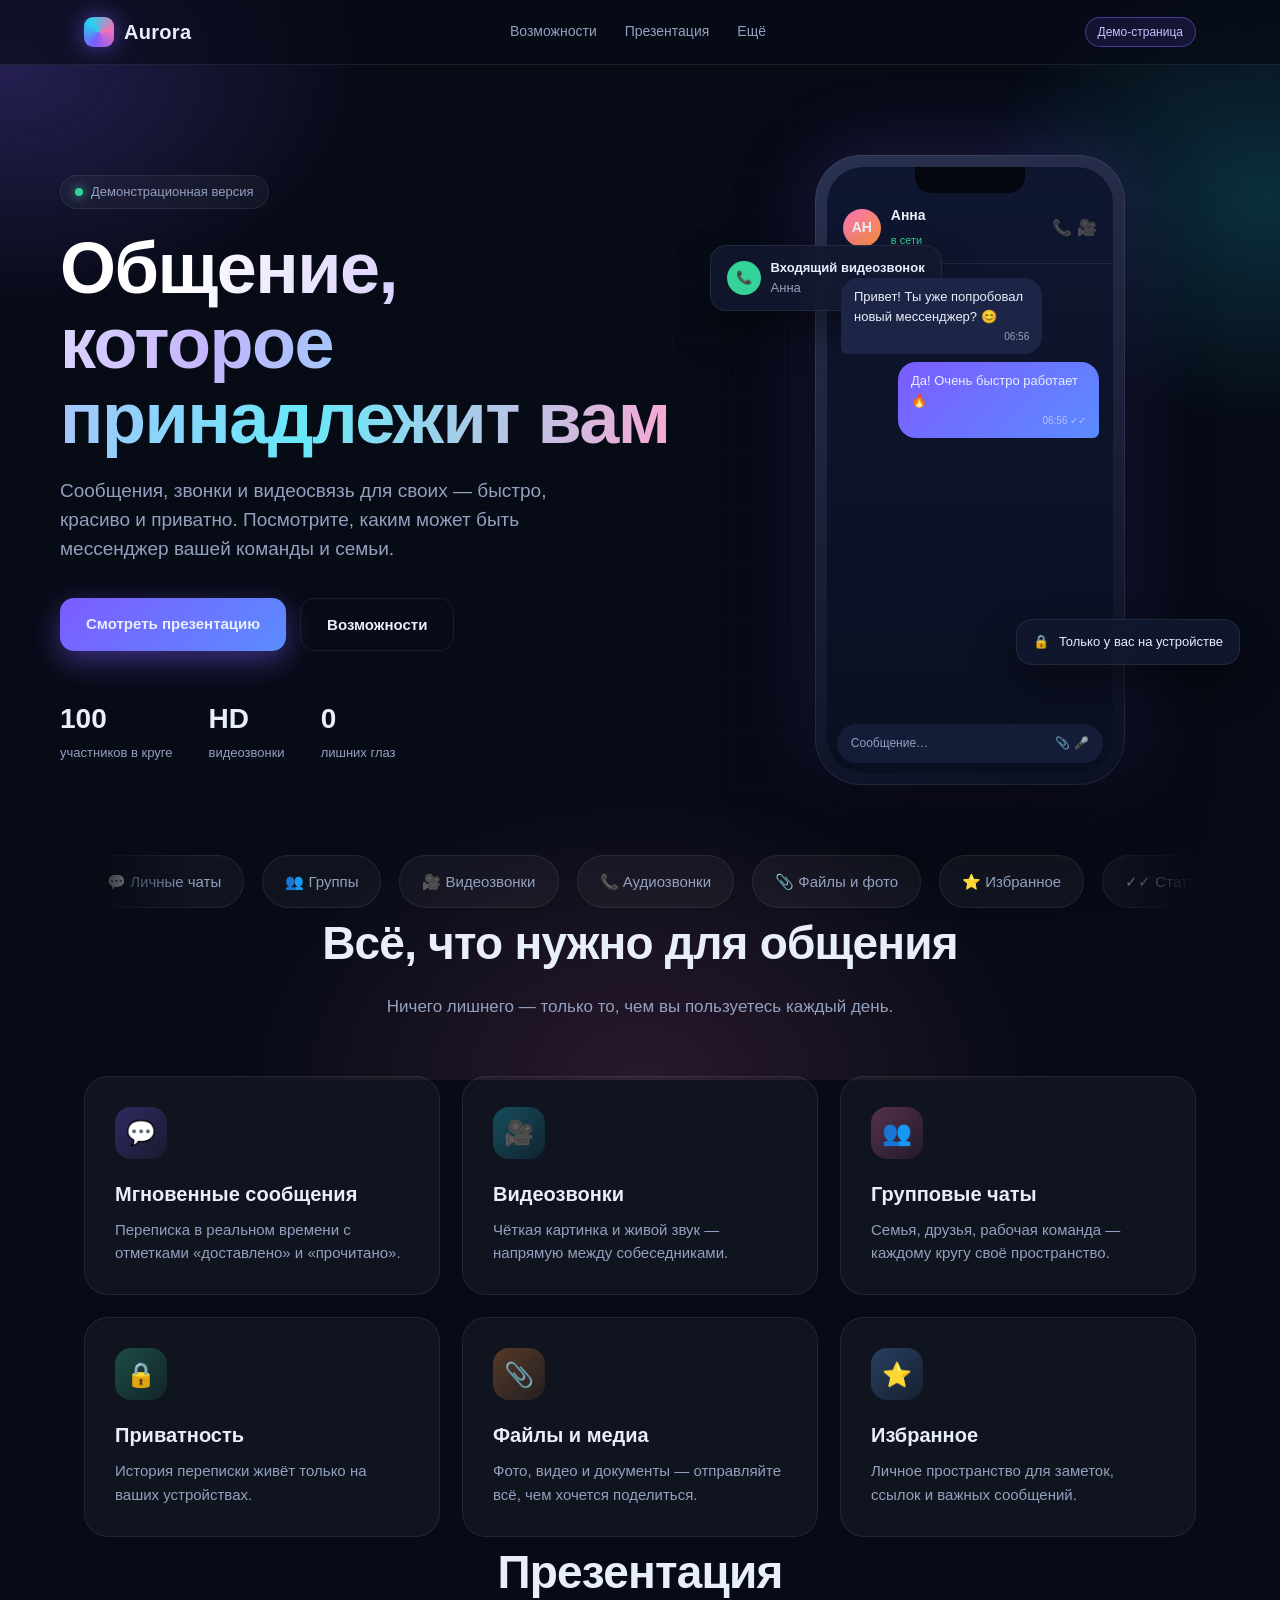
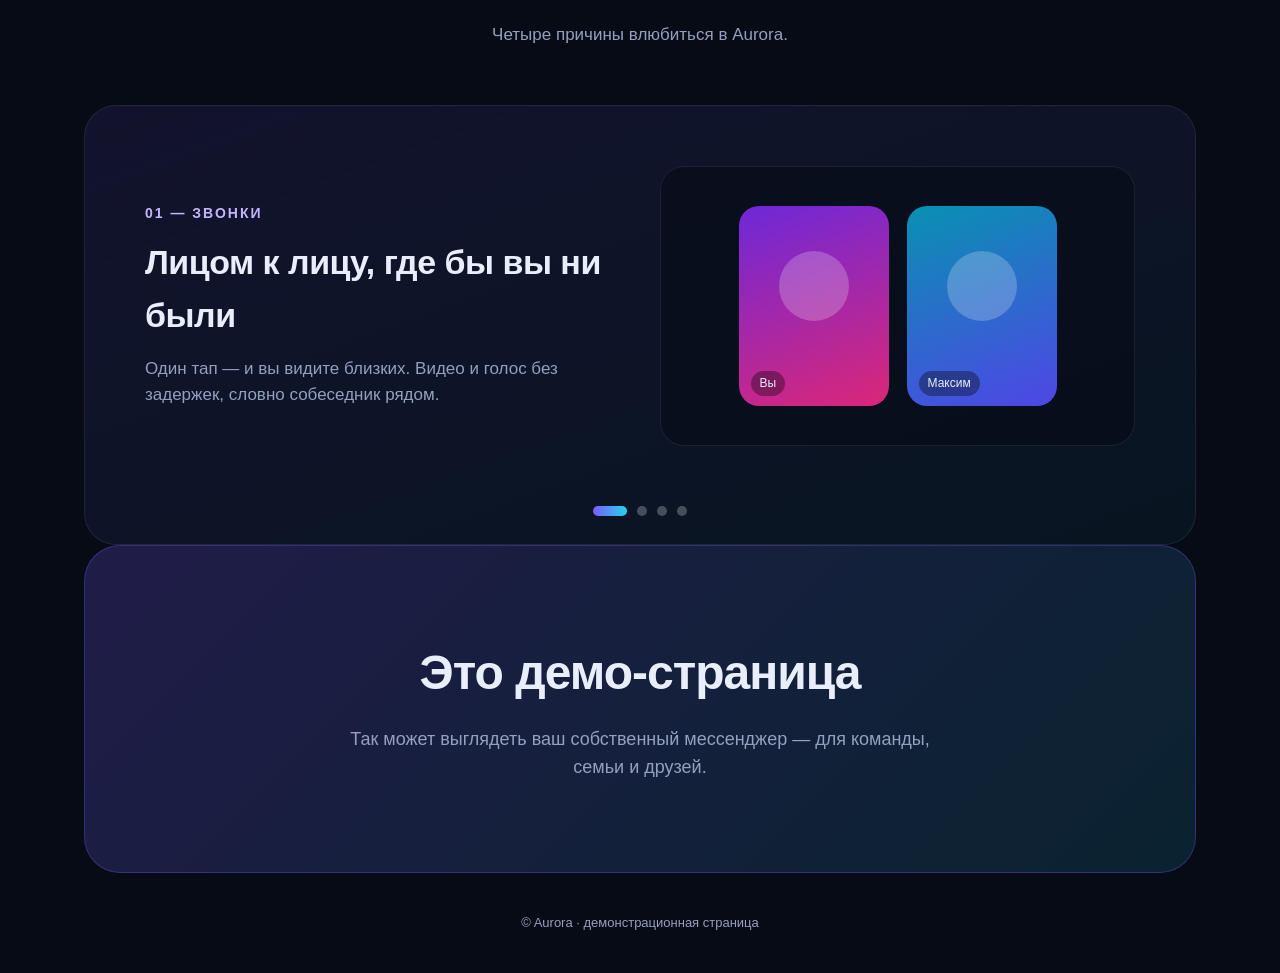
==== gateway/internal/web/static/index.html @ 156dffb0 "add files" ====
<!doctype html>
<html lang="ru">
<head>
<meta charset="utf-8">
<meta name="viewport" content="width=device-width, initial-scale=1">
<meta name="robots" content="noindex, nofollow, noarchive">
<title>Aurora — демо мессенджера</title>
<link rel="icon" href="/favicon.svg" type="image/svg+xml">
<style>
:root{
  --bg:#070b16; --bg2:#0d1426; --card:rgba(255,255,255,.04); --line:rgba(255,255,255,.08);
  --text:#e9eefc; --muted:#94a0bf; --a1:#7c5cff; --a2:#22d3ee; --a3:#f472b6; --ok:#34d399;
}
*{box-sizing:border-box;margin:0;padding:0}
html{scroll-behavior:smooth}
body{font-family:-apple-system,BlinkMacSystemFont,"Segoe UI",Roboto,Inter,"Helvetica Neue",Arial,sans-serif;
  background:var(--bg);color:var(--text);line-height:1.55;overflow-x:hidden}
a{color:inherit;text-decoration:none}
.wrap{max-width:1160px;margin:0 auto;padding:0 24px}

/* background */
.glow{position:fixed;inset:-20%;z-index:-2;pointer-events:none;
  background:radial-gradient(600px 400px at 15% 20%,rgba(124,92,255,.25),transparent 60%),
             radial-gradient(500px 380px at 85% 30%,rgba(34,211,238,.18),transparent 60%),
             radial-gradient(700px 500px at 50% 100%,rgba(244,114,182,.14),transparent 60%);
  animation:drift 18s ease-in-out infinite alternate}
@keyframes drift{to{transform:translate3d(-3%,2%,0) scale(1.05)}}
.grid-bg{position:fixed;inset:0;z-index:-1;pointer-events:none;opacity:.25;
  background-image:linear-gradient(var(--line) 1px,transparent 1px),linear-gradient(90deg,var(--line) 1px,transparent 1px);
  background-size:56px 56px;mask-image:radial-gradient(ellipse at center,#000 30%,transparent 75%)}

/* nav */
nav{position:sticky;top:0;z-index:10;backdrop-filter:blur(14px);background:rgba(7,11,22,.6);border-bottom:1px solid var(--line)}
nav .wrap{display:flex;align-items:center;justify-content:space-between;height:64px}
.logo{display:flex;align-items:center;gap:10px;font-weight:800;letter-spacing:.3px;font-size:20px}
.logo i{width:30px;height:30px;border-radius:9px;background:conic-gradient(from 200deg,var(--a1),var(--a2),var(--a3),var(--a1));
  box-shadow:0 0 24px rgba(124,92,255,.6)}
.badge{font-size:12px;padding:5px 12px;border-radius:99px;border:1px solid rgba(124,92,255,.5);color:#c9bcff;background:rgba(124,92,255,.12)}
nav ul{display:flex;gap:28px;list-style:none;font-size:14px;color:var(--muted)}
nav ul a:hover{color:var(--text)}

/* hero */
.hero{display:grid;grid-template-columns:1.1fr .9fr;gap:48px;align-items:center;padding:90px 0 70px}
.eyebrow{display:inline-flex;align-items:center;gap:8px;font-size:13px;color:var(--muted);padding:6px 14px;border:1px solid var(--line);border-radius:99px;background:var(--card)}
.dot{width:8px;height:8px;border-radius:50%;background:var(--ok);box-shadow:0 0 12px var(--ok);animation:pulse 2s infinite}
@keyframes pulse{50%{opacity:.35}}
h1{font-size:clamp(40px,6vw,72px);line-height:1.04;font-weight:850;letter-spacing:-1.5px;margin:22px 0 20px}
.grad{background:linear-gradient(100deg,#fff 10%,#c4b5fd 40%,#67e8f9 70%,#f9a8d4);-webkit-background-clip:text;background-clip:text;color:transparent}
.lead{font-size:19px;color:var(--muted);max-width:540px}
.cta{display:flex;gap:14px;margin-top:34px;flex-wrap:wrap}
.btn{padding:14px 26px;border-radius:14px;font-weight:650;font-size:15px;transition:.25s;border:1px solid var(--line)}
.btn.primary{background:linear-gradient(135deg,var(--a1),#5b8cff);border:0;box-shadow:0 10px 30px rgba(124,92,255,.45)}
.btn.primary:hover{transform:translateY(-2px);box-shadow:0 16px 40px rgba(124,92,255,.6)}
.btn.ghost:hover{background:var(--card)}
.stats{display:flex;gap:36px;margin-top:46px}
.stats b{display:block;font-size:28px;font-weight:800}
.stats span{font-size:13px;color:var(--muted)}

/* phone */
.phone-wrap{position:relative;display:flex;justify-content:center}
.phone{width:310px;height:630px;border-radius:46px;padding:12px;background:linear-gradient(160deg,#2a3150,#0b1022);
  box-shadow:0 40px 80px rgba(0,0,0,.6),0 0 0 1px rgba(255,255,255,.08) inset,0 0 80px rgba(124,92,255,.25);
  animation:float 6s ease-in-out infinite}
@keyframes float{50%{transform:translateY(-14px) rotate(.6deg)}}
.screen{width:100%;height:100%;border-radius:36px;overflow:hidden;background:linear-gradient(180deg,#0f1630,#0a0f20);display:flex;flex-direction:column}
.notch{width:110px;height:26px;background:#05070f;border-radius:0 0 16px 16px;margin:0 auto}
.chat-head{display:flex;align-items:center;gap:10px;padding:12px 16px;border-bottom:1px solid var(--line)}
.av{width:38px;height:38px;border-radius:50%;display:grid;place-items:center;font-weight:700;font-size:14px}
.av.a{background:linear-gradient(135deg,#f472b6,#fb923c)} .av.b{background:linear-gradient(135deg,#22d3ee,#6366f1)}
.av.c{background:linear-gradient(135deg,#34d399,#06b6d4)} .av.d{background:linear-gradient(135deg,#a78bfa,#ec4899)}
.chat-head .t b{display:block;font-size:14px} .chat-head .t span{font-size:11px;color:var(--ok)}
.chat-head .icons{margin-left:auto;display:flex;gap:12px;opacity:.8}
.msgs{flex:1;padding:14px;display:flex;flex-direction:column;gap:8px;overflow:hidden}
.m{max-width:78%;padding:9px 13px;border-radius:18px;font-size:13px;opacity:0;transform:translateY(12px) scale(.96);animation:pop .5s forwards}
.m.in{background:#1c2545;border-bottom-left-radius:6px;align-self:flex-start}
.m.out{background:linear-gradient(135deg,var(--a1),#5b8cff);border-bottom-right-radius:6px;align-self:flex-end}
.m small{display:block;font-size:10px;opacity:.6;text-align:right;margin-top:2px}
.m.file{display:flex;gap:10px;align-items:center}
.m.file .ic{width:34px;height:34px;border-radius:10px;background:rgba(255,255,255,.15);display:grid;place-items:center}
.typing{align-self:flex-start;background:#1c2545;border-radius:18px;padding:10px 14px;display:flex;gap:4px;opacity:0;animation:pop .4s forwards}
.typing i{width:6px;height:6px;border-radius:50%;background:#8b9ac4;animation:bounce 1.2s infinite}
.typing i:nth-child(2){animation-delay:.15s}.typing i:nth-child(3){animation-delay:.3s}
@keyframes bounce{30%{transform:translateY(-5px)}}
@keyframes pop{to{opacity:1;transform:none}}
.composer{margin:10px;padding:10px 14px;border-radius:20px;background:#141c38;font-size:12px;color:var(--muted);display:flex;justify-content:space-between}
.float-card{position:absolute;padding:12px 16px;border-radius:16px;background:rgba(18,25,48,.85);backdrop-filter:blur(10px);
  border:1px solid var(--line);font-size:13px;box-shadow:0 20px 40px rgba(0,0,0,.4);display:flex;gap:10px;align-items:center}
.fc1{left:-10px;top:90px;animation:float 7s ease-in-out infinite reverse}
.fc2{right:-20px;bottom:120px;animation:float 8s ease-in-out infinite}
.fc1 .ring{width:34px;height:34px;border-radius:50%;background:var(--ok);display:grid;place-items:center;box-shadow:0 0 0 0 rgba(52,211,153,.6);animation:ring 1.6s infinite}
@keyframes ring{70%{box-shadow:0 0 0 14px rgba(52,211,153,0)}100%{box-shadow:0 0 0 0 rgba(52,211,153,0)}}

/* sections */
section{padding:90px 0}
.sec-title{text-align:center;max-width:720px;margin:0 auto 56px}
.sec-title h2{font-size:clamp(30px,4vw,46px);font-weight:800;letter-spacing:-.8px;margin-bottom:14px}
.sec-title p{color:var(--muted);font-size:17px}
.features{display:grid;grid-template-columns:repeat(3,1fr);gap:22px}
.f{padding:30px;border-radius:24px;background:var(--card);border:1px solid var(--line);transition:.35s;position:relative;overflow:hidden}
.f::before{content:"";position:absolute;inset:0;background:radial-gradient(400px 200px at var(--x,50%) -20%,rgba(124,92,255,.18),transparent 60%);opacity:0;transition:.35s}
.f:hover{transform:translateY(-6px);border-color:rgba(124,92,255,.4)} .f:hover::before{opacity:1}
.f .ico{width:52px;height:52px;border-radius:16px;display:grid;place-items:center;margin-bottom:20px;font-size:24px}
.f h3{font-size:20px;margin-bottom:8px} .f p{color:var(--muted);font-size:15px}
.i1{background:linear-gradient(135deg,rgba(124,92,255,.3),rgba(124,92,255,.08))}
.i2{background:linear-gradient(135deg,rgba(34,211,238,.3),rgba(34,211,238,.08))}
.i3{background:linear-gradient(135deg,rgba(244,114,182,.3),rgba(244,114,182,.08))}
.i4{background:linear-gradient(135deg,rgba(52,211,153,.3),rgba(52,211,153,.08))}
.i5{background:linear-gradient(135deg,rgba(251,146,60,.3),rgba(251,146,60,.08))}
.i6{background:linear-gradient(135deg,rgba(96,165,250,.3),rgba(96,165,250,.08))}

/* slides */
.slider{position:relative;border-radius:32px;border:1px solid var(--line);background:linear-gradient(160deg,rgba(124,92,255,.10),rgba(34,211,238,.05));overflow:hidden}
.slides{display:flex;transition:transform .8s cubic-bezier(.7,0,.2,1)}
.slide{min-width:100%;display:grid;grid-template-columns:1fr 1fr;gap:40px;align-items:center;padding:60px}
.slide h3{font-size:34px;font-weight:800;letter-spacing:-.5px;margin-bottom:14px}
.slide p{color:var(--muted);font-size:17px}
.slide .num{font-size:14px;color:#c4b5fd;font-weight:700;letter-spacing:2px;margin-bottom:12px}
.visual{height:280px;border-radius:24px;background:rgba(7,11,22,.6);border:1px solid var(--line);position:relative;overflow:hidden;display:grid;place-items:center}
.dots{display:flex;justify-content:center;gap:10px;padding:0 0 28px}
.dots button{width:10px;height:10px;border-radius:99px;border:0;background:rgba(255,255,255,.25);cursor:pointer;transition:.3s}
.dots button.on{width:34px;background:linear-gradient(90deg,var(--a1),var(--a2))}
/* visuals */
.call{display:flex;gap:18px}
.call .v{width:150px;height:200px;border-radius:20px;position:relative;overflow:hidden}
.call .v:nth-child(1){background:linear-gradient(160deg,#6d28d9,#db2777)}
.call .v:nth-child(2){background:linear-gradient(160deg,#0891b2,#4f46e5)}
.call .v span{position:absolute;bottom:10px;left:12px;font-size:12px;background:rgba(0,0,0,.35);padding:3px 9px;border-radius:99px}
.call .v::after{content:"";position:absolute;width:70px;height:70px;border-radius:50%;background:rgba(255,255,255,.22);top:45px;left:40px;animation:pulse 3s infinite}
.groups{display:flex;flex-direction:column;gap:10px;width:80%}
.g{display:flex;align-items:center;gap:12px;padding:12px;border-radius:16px;background:rgba(255,255,255,.04);border:1px solid var(--line);animation:slidein .8s both}
.g:nth-child(2){animation-delay:.15s}.g:nth-child(3){animation-delay:.3s}
.g b{font-size:14px;display:block}.g span{font-size:12px;color:var(--muted)}
.g em{margin-left:auto;font-style:normal;font-size:11px;background:var(--a1);border-radius:99px;padding:2px 8px}
@keyframes slidein{from{opacity:0;transform:translateX(-20px)}}
.lock{width:120px;height:120px;border-radius:32px;display:grid;place-items:center;font-size:56px;background:linear-gradient(135deg,rgba(124,92,255,.35),rgba(34,211,238,.25));box-shadow:0 0 60px rgba(124,92,255,.5);animation:float 5s ease-in-out infinite}
.orbit{position:absolute;width:240px;height:240px;border:1px dashed rgba(255,255,255,.15);border-radius:50%;animation:spin 20s linear infinite}
.orbit::after{content:"";position:absolute;width:12px;height:12px;border-radius:50%;background:var(--a2);top:-6px;left:50%;box-shadow:0 0 16px var(--a2)}
@keyframes spin{to{transform:rotate(360deg)}}
.files{display:grid;grid-template-columns:repeat(3,80px);gap:14px}
.files div{height:96px;border-radius:16px;background:rgba(255,255,255,.05);border:1px solid var(--line);display:grid;place-items:center;font-size:30px;animation:pop .6s both}
.files div:nth-child(2){animation-delay:.1s}.files div:nth-child(3){animation-delay:.2s}.files div:nth-child(4){animation-delay:.3s}.files div:nth-child(5){animation-delay:.4s}.files div:nth-child(6){animation-delay:.5s}

/* showcase strip */
.strip{display:flex;gap:18px;overflow:hidden;mask-image:linear-gradient(90deg,transparent,#000 10%,#000 90%,transparent)}
.strip .track{display:flex;gap:18px;animation:marquee 30s linear infinite}
.strip .pill{white-space:nowrap;padding:14px 22px;border-radius:99px;border:1px solid var(--line);background:var(--card);color:var(--muted);font-size:15px}
@keyframes marquee{to{transform:translateX(-50%)}}

/* final */
.final{text-align:center;padding:90px 30px;border-radius:36px;background:linear-gradient(135deg,rgba(124,92,255,.22),rgba(34,211,238,.12));border:1px solid rgba(124,92,255,.3);position:relative;overflow:hidden}
.final h2{font-size:clamp(30px,4vw,48px);font-weight:850;letter-spacing:-1px;margin-bottom:16px}
.final p{color:var(--muted);font-size:18px;max-width:600px;margin:0 auto}
footer{padding:40px 0;text-align:center;color:var(--muted);font-size:13px}

.reveal{opacity:0;transform:translateY(30px);transition:1s cubic-bezier(.2,.7,.2,1)}
.reveal.on{opacity:1;transform:none}

@media (max-width:920px){
  .hero{grid-template-columns:1fr;padding-top:50px}
  .features{grid-template-columns:1fr 1fr}
  .slide{grid-template-columns:1fr;padding:36px}
  nav ul{display:none}
  .fc1,.fc2{display:none}
}
@media (max-width:600px){.features{grid-template-columns:1fr}.stats{gap:22px}}
</style>
</head>
<body>
<div class="glow"></div><div class="grid-bg"></div>

<nav><div class="wrap">
  <a class="logo" href="#"><i></i>Aurora</a>
  <ul><li><a href="#features">Возможности</a></li><li><a href="#tour">Презентация</a></li><li><a href="#more">Ещё</a></li></ul>
  <span class="badge">Демо-страница</span>
</div></nav>

<header class="wrap hero">
  <div>
    <span class="eyebrow"><span class="dot"></span>Демонстрационная версия</span>
    <h1><span class="grad">Общение,<br>которое принадлежит вам</span></h1>
    <p class="lead">Сообщения, звонки и видеосвязь для своих — быстро, красиво и приватно. Посмотрите, каким может быть мессенджер вашей команды и семьи.</p>
    <div class="cta">
      <a class="btn primary" href="#tour">Смотреть презентацию</a>
      <a class="btn ghost" href="#features">Возможности</a>
    </div>
    <div class="stats">
      <div><b data-count="100">0</b><span>участников в круге</span></div>
      <div><b>HD</b><span>видеозвонки</span></div>
      <div><b>0</b><span>лишних глаз</span></div>
    </div>
  </div>
  <div class="phone-wrap">
    <div class="float-card fc1"><div class="ring">📞</div><div><b>Входящий видеозвонок</b><br><span style="color:var(--muted)">Анна</span></div></div>
    <div class="float-card fc2">🔒 <span>Только у вас на устройстве</span></div>
    <div class="phone"><div class="screen">
      <div class="notch"></div>
      <div class="chat-head"><div class="av a">АН</div><div class="t"><b>Анна</b><span>в сети</span></div><div class="icons">📞 🎥</div></div>
      <div class="msgs" id="msgs"></div>
      <div class="composer"><span>Сообщение…</span><span>📎 🎤</span></div>
    </div></div>
  </div>
</header>

<div class="wrap"><div class="strip"><div class="track">
  <span class="pill">💬 Личные чаты</span><span class="pill">👥 Группы</span><span class="pill">🎥 Видеозвонки</span><span class="pill">📞 Аудиозвонки</span><span class="pill">📎 Файлы и фото</span><span class="pill">⭐ Избранное</span><span class="pill">✓✓ Статусы доставки</span><span class="pill">🌙 Тёмная тема</span><span class="pill">📇 Контакты по номеру</span>
  <span class="pill">💬 Личные чаты</span><span class="pill">👥 Группы</span><span class="pill">🎥 Видеозвонки</span><span class="pill">📞 Аудиозвонки</span><span class="pill">📎 Файлы и фото</span><span class="pill">⭐ Избранное</span><span class="pill">✓✓ Статусы доставки</span><span class="pill">🌙 Тёмная тема</span><span class="pill">📇 Контакты по номеру</span>
</div></div></div>

<section id="features" class="wrap">
  <div class="sec-title reveal"><h2>Всё, что нужно для общения</h2><p>Ничего лишнего — только то, чем вы пользуетесь каждый день.</p></div>
  <div class="features">
    <div class="f reveal"><div class="ico i1">💬</div><h3>Мгновенные сообщения</h3><p>Переписка в реальном времени с отметками «доставлено» и «прочитано».</p></div>
    <div class="f reveal"><div class="ico i2">🎥</div><h3>Видеозвонки</h3><p>Чёткая картинка и живой звук — напрямую между собеседниками.</p></div>
    <div class="f reveal"><div class="ico i3">👥</div><h3>Групповые чаты</h3><p>Семья, друзья, рабочая команда — каждому кругу своё пространство.</p></div>
    <div class="f reveal"><div class="ico i4">🔒</div><h3>Приватность</h3><p>История переписки живёт только на ваших устройствах.</p></div>
    <div class="f reveal"><div class="ico i5">📎</div><h3>Файлы и медиа</h3><p>Фото, видео и документы — отправляйте всё, чем хочется поделиться.</p></div>
    <div class="f reveal"><div class="ico i6">⭐</div><h3>Избранное</h3><p>Личное пространство для заметок, ссылок и важных сообщений.</p></div>
  </div>
</section>

<section id="tour" class="wrap">
  <div class="sec-title reveal"><h2>Презентация</h2><p>Четыре причины влюбиться в Aurora.</p></div>
  <div class="slider reveal">
    <div class="slides" id="slides">
      <div class="slide"><div><div class="num">01 — ЗВОНКИ</div><h3>Лицом к лицу, где бы вы ни были</h3><p>Один тап — и вы видите близких. Видео и голос без задержек, словно собеседник рядом.</p></div>
        <div class="visual"><div class="call"><div class="v"><span>Вы</span></div><div class="v"><span>Максим</span></div></div></div></div>
      <div class="slide"><div><div class="num">02 — ГРУППЫ</div><h3>Ваши круги общения</h3><p>Создавайте группы за секунды, добавляйте участников и обсуждайте всё сразу со всеми.</p></div>
        <div class="visual"><div class="groups">
          <div class="g"><div class="av b">👨‍👩‍👧</div><div><b>Семья</b><span>Мама: Ужин в 7 🍝</span></div><em>3</em></div>
          <div class="g"><div class="av c">🚀</div><div><b>Команда</b><span>Релиз сегодня!</span></div><em>12</em></div>
          <div class="g"><div class="av d">🎸</div><div><b>Друзья</b><span>В субботу на концерт?</span></div><em>5</em></div>
        </div></div></div>
      <div class="slide"><div><div class="num">03 — ПРИВАТНОСТЬ</div><h3>Ваши слова остаются вашими</h3><p>Переписка хранится только на ваших устройствах. Никаких архивов на чужих серверах.</p></div>
        <div class="visual"><div class="orbit"></div><div class="lock">🔐</div></div></div>
      <div class="slide"><div><div class="num">04 — ФАЙЛЫ</div><h3>Делитесь моментами</h3><p>Фотографии с отпуска, документы, голосовые и видео — всё в одном месте.</p></div>
        <div class="visual"><div class="files"><div>🖼️</div><div>🎬</div><div>📄</div><div>🎵</div><div>📊</div><div>📦</div></div></div></div>
    </div>
    <div class="dots" id="dots"></div>
  </div>
</section>

<section id="more" class="wrap">
  <div class="final reveal">
    <h2>Это демо-страница</h2>
    <p>Так может выглядеть ваш собственный мессенджер — для команды, семьи и друзей.</p>
  </div>
</section>

<footer>© Aurora · демонстрационная страница</footer>

<script>
(function(){
  var script=[
    {t:'in',x:'Привет! Ты уже попробовал новый мессенджер? 😊'},
    {t:'out',x:'Да! Очень быстро работает 🔥'},
    {t:'typing'},
    {t:'in',x:'Сейчас скину фотки с выходных'},
    {t:'file',x:'photos_weekend.zip',s:'24 МБ'},
    {t:'out',x:'Огонь! Созвонимся по видео вечером?'},
    {t:'in',x:'Конечно, в 8 🎥'}
  ];
  var box=document.getElementById('msgs');
  function time(){var d=new Date();return ('0'+d.getHours()).slice(-2)+':'+('0'+d.getMinutes()).slice(-2)}
  function run(){
    box.innerHTML='';var i=0;
    (function next(){
      if(i>=script.length){setTimeout(run,4000);return}
      var s=script[i++],el;
      if(s.t==='typing'){el=document.createElement('div');el.className='typing';el.innerHTML='<i></i><i></i><i></i>';box.appendChild(el);
        setTimeout(function(){el.remove();next()},1600);return}
      el=document.createElement('div');
      if(s.t==='file'){el.className='m in file';el.innerHTML='<div class="ic">📦</div><div>'+s.x+'<small>'+s.s+'</small></div>'}
      else{el.className='m '+s.t;el.textContent=s.x;var sm=document.createElement('small');sm.textContent=time()+(s.t==='out'?' ✓✓':'');el.appendChild(sm)}
      box.appendChild(el);setTimeout(next,1300);
    })();
  }
  run();

  var slides=document.getElementById('slides'),dots=document.getElementById('dots'),n=slides.children.length,cur=0,timer;
  for(var k=0;k<n;k++){(function(k){var b=document.createElement('button');b.setAttribute('aria-label','Слайд '+(k+1));b.onclick=function(){go(k)};dots.appendChild(b)})(k)}
  function go(k){cur=(k+n)%n;slides.style.transform='translateX(-'+cur*100+'%)';
    [].forEach.call(dots.children,function(d,j){d.className=j===cur?'on':''});
    var v=slides.children[cur].querySelector('.visual');var c=v.innerHTML;v.innerHTML='';v.offsetHeight;v.innerHTML=c;
    clearInterval(timer);timer=setInterval(function(){go(cur+1)},5000)}
  go(0);

  var io=new IntersectionObserver(function(es){es.forEach(function(e){if(e.isIntersecting){e.target.classList.add('on');io.unobserve(e.target)}})},{threshold:.15});
  document.querySelectorAll('.reveal').forEach(function(el){io.observe(el)});
  document.querySelectorAll('.f').forEach(function(f){f.addEventListener('mousemove',function(e){var r=f.getBoundingClientRect();f.style.setProperty('--x',(e.clientX-r.left)+'px')})});
  document.querySelectorAll('[data-count]').forEach(function(el){var to=+el.dataset.count,v=0;var t=setInterval(function(){v+=Math.ceil(to/40);if(v>=to){v=to;clearInterval(t)}el.textContent=v},30)});
})();
</script>
</body>
</html>
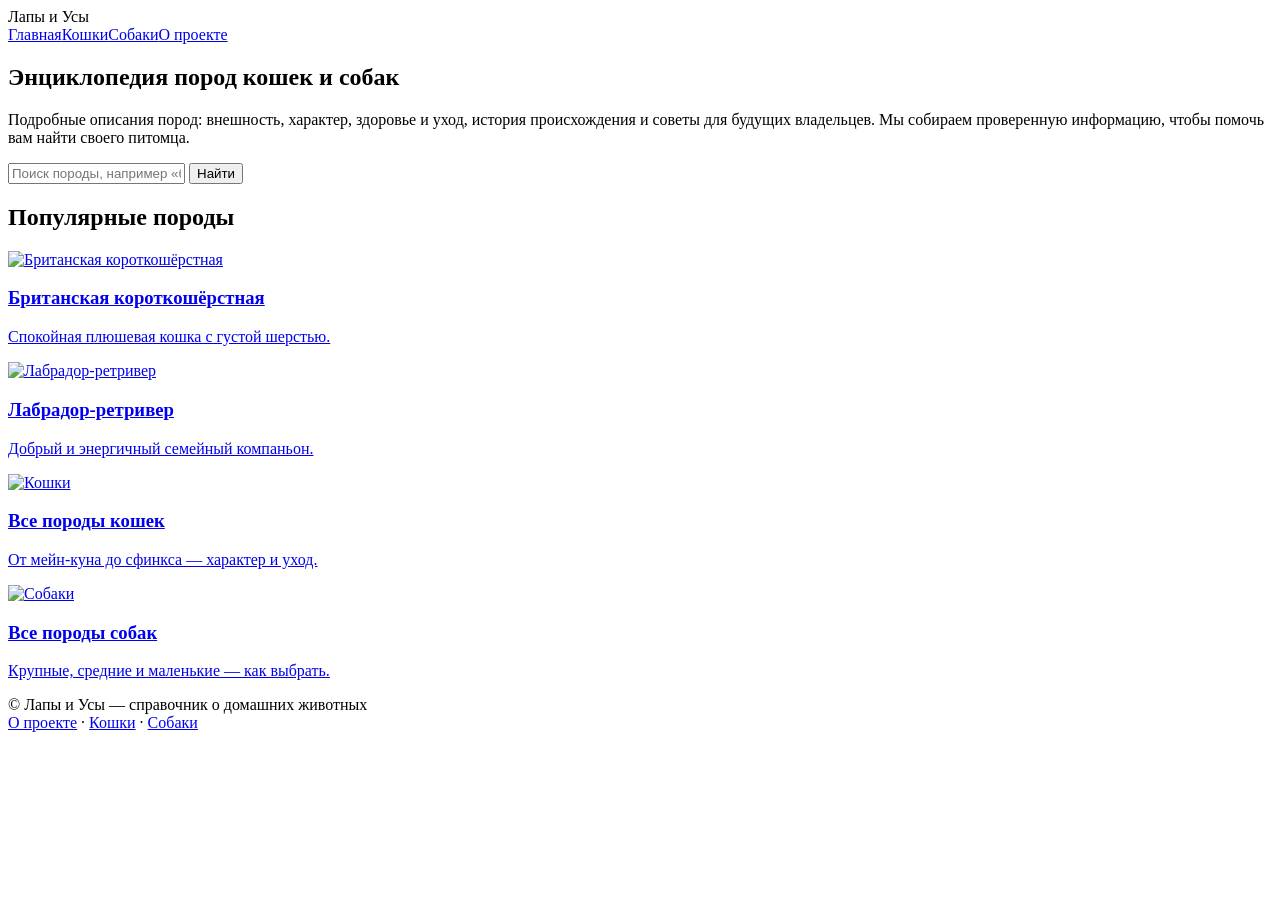
==== commit 3500f9ad: "add new fix" ====
--- a/gateway/internal/web/static/index.html
+++ b/gateway/internal/web/static/index.html
@@ -3,292 +3,53 @@
 <head>
 <meta charset="utf-8">
 <meta name="viewport" content="width=device-width, initial-scale=1">
-<meta name="robots" content="noindex, nofollow, noarchive">
-<title>Aurora — демо мессенджера</title>
+<title>Лапы и Усы — энциклопедия пород кошек и собак</title>
+<meta name="description" content="Справочник пород кошек и собак: фотографии, характер, уход, история и советы для владельцев.">
 <link rel="icon" href="/favicon.svg" type="image/svg+xml">
-<style>
-:root{
-  --bg:#070b16; --bg2:#0d1426; --card:rgba(255,255,255,.04); --line:rgba(255,255,255,.08);
-  --text:#e9eefc; --muted:#94a0bf; --a1:#7c5cff; --a2:#22d3ee; --a3:#f472b6; --ok:#34d399;
-}
-*{box-sizing:border-box;margin:0;padding:0}
-html{scroll-behavior:smooth}
-body{font-family:-apple-system,BlinkMacSystemFont,"Segoe UI",Roboto,Inter,"Helvetica Neue",Arial,sans-serif;
-  background:var(--bg);color:var(--text);line-height:1.55;overflow-x:hidden}
-a{color:inherit;text-decoration:none}
-.wrap{max-width:1160px;margin:0 auto;padding:0 24px}
-
-/* background */
-.glow{position:fixed;inset:-20%;z-index:-2;pointer-events:none;
-  background:radial-gradient(600px 400px at 15% 20%,rgba(124,92,255,.25),transparent 60%),
-             radial-gradient(500px 380px at 85% 30%,rgba(34,211,238,.18),transparent 60%),
-             radial-gradient(700px 500px at 50% 100%,rgba(244,114,182,.14),transparent 60%);
-  animation:drift 18s ease-in-out infinite alternate}
-@keyframes drift{to{transform:translate3d(-3%,2%,0) scale(1.05)}}
-.grid-bg{position:fixed;inset:0;z-index:-1;pointer-events:none;opacity:.25;
-  background-image:linear-gradient(var(--line) 1px,transparent 1px),linear-gradient(90deg,var(--line) 1px,transparent 1px);
-  background-size:56px 56px;mask-image:radial-gradient(ellipse at center,#000 30%,transparent 75%)}
-
-/* nav */
-nav{position:sticky;top:0;z-index:10;backdrop-filter:blur(14px);background:rgba(7,11,22,.6);border-bottom:1px solid var(--line)}
-nav .wrap{display:flex;align-items:center;justify-content:space-between;height:64px}
-.logo{display:flex;align-items:center;gap:10px;font-weight:800;letter-spacing:.3px;font-size:20px}
-.logo i{width:30px;height:30px;border-radius:9px;background:conic-gradient(from 200deg,var(--a1),var(--a2),var(--a3),var(--a1));
-  box-shadow:0 0 24px rgba(124,92,255,.6)}
-.badge{font-size:12px;padding:5px 12px;border-radius:99px;border:1px solid rgba(124,92,255,.5);color:#c9bcff;background:rgba(124,92,255,.12)}
-nav ul{display:flex;gap:28px;list-style:none;font-size:14px;color:var(--muted)}
-nav ul a:hover{color:var(--text)}
-
-/* hero */
-.hero{display:grid;grid-template-columns:1.1fr .9fr;gap:48px;align-items:center;padding:90px 0 70px}
-.eyebrow{display:inline-flex;align-items:center;gap:8px;font-size:13px;color:var(--muted);padding:6px 14px;border:1px solid var(--line);border-radius:99px;background:var(--card)}
-.dot{width:8px;height:8px;border-radius:50%;background:var(--ok);box-shadow:0 0 12px var(--ok);animation:pulse 2s infinite}
-@keyframes pulse{50%{opacity:.35}}
-h1{font-size:clamp(40px,6vw,72px);line-height:1.04;font-weight:850;letter-spacing:-1.5px;margin:22px 0 20px}
-.grad{background:linear-gradient(100deg,#fff 10%,#c4b5fd 40%,#67e8f9 70%,#f9a8d4);-webkit-background-clip:text;background-clip:text;color:transparent}
-.lead{font-size:19px;color:var(--muted);max-width:540px}
-.cta{display:flex;gap:14px;margin-top:34px;flex-wrap:wrap}
-.btn{padding:14px 26px;border-radius:14px;font-weight:650;font-size:15px;transition:.25s;border:1px solid var(--line)}
-.btn.primary{background:linear-gradient(135deg,var(--a1),#5b8cff);border:0;box-shadow:0 10px 30px rgba(124,92,255,.45)}
-.btn.primary:hover{transform:translateY(-2px);box-shadow:0 16px 40px rgba(124,92,255,.6)}
-.btn.ghost:hover{background:var(--card)}
-.stats{display:flex;gap:36px;margin-top:46px}
-.stats b{display:block;font-size:28px;font-weight:800}
-.stats span{font-size:13px;color:var(--muted)}
-
-/* phone */
-.phone-wrap{position:relative;display:flex;justify-content:center}
-.phone{width:310px;height:630px;border-radius:46px;padding:12px;background:linear-gradient(160deg,#2a3150,#0b1022);
-  box-shadow:0 40px 80px rgba(0,0,0,.6),0 0 0 1px rgba(255,255,255,.08) inset,0 0 80px rgba(124,92,255,.25);
-  animation:float 6s ease-in-out infinite}
-@keyframes float{50%{transform:translateY(-14px) rotate(.6deg)}}
-.screen{width:100%;height:100%;border-radius:36px;overflow:hidden;background:linear-gradient(180deg,#0f1630,#0a0f20);display:flex;flex-direction:column}
-.notch{width:110px;height:26px;background:#05070f;border-radius:0 0 16px 16px;margin:0 auto}
-.chat-head{display:flex;align-items:center;gap:10px;padding:12px 16px;border-bottom:1px solid var(--line)}
-.av{width:38px;height:38px;border-radius:50%;display:grid;place-items:center;font-weight:700;font-size:14px}
-.av.a{background:linear-gradient(135deg,#f472b6,#fb923c)} .av.b{background:linear-gradient(135deg,#22d3ee,#6366f1)}
-.av.c{background:linear-gradient(135deg,#34d399,#06b6d4)} .av.d{background:linear-gradient(135deg,#a78bfa,#ec4899)}
-.chat-head .t b{display:block;font-size:14px} .chat-head .t span{font-size:11px;color:var(--ok)}
-.chat-head .icons{margin-left:auto;display:flex;gap:12px;opacity:.8}
-.msgs{flex:1;padding:14px;display:flex;flex-direction:column;gap:8px;overflow:hidden}
-.m{max-width:78%;padding:9px 13px;border-radius:18px;font-size:13px;opacity:0;transform:translateY(12px) scale(.96);animation:pop .5s forwards}
-.m.in{background:#1c2545;border-bottom-left-radius:6px;align-self:flex-start}
-.m.out{background:linear-gradient(135deg,var(--a1),#5b8cff);border-bottom-right-radius:6px;align-self:flex-end}
-.m small{display:block;font-size:10px;opacity:.6;text-align:right;margin-top:2px}
-.m.file{display:flex;gap:10px;align-items:center}
-.m.file .ic{width:34px;height:34px;border-radius:10px;background:rgba(255,255,255,.15);display:grid;place-items:center}
-.typing{align-self:flex-start;background:#1c2545;border-radius:18px;padding:10px 14px;display:flex;gap:4px;opacity:0;animation:pop .4s forwards}
-.typing i{width:6px;height:6px;border-radius:50%;background:#8b9ac4;animation:bounce 1.2s infinite}
-.typing i:nth-child(2){animation-delay:.15s}.typing i:nth-child(3){animation-delay:.3s}
-@keyframes bounce{30%{transform:translateY(-5px)}}
-@keyframes pop{to{opacity:1;transform:none}}
-.composer{margin:10px;padding:10px 14px;border-radius:20px;background:#141c38;font-size:12px;color:var(--muted);display:flex;justify-content:space-between}
-.float-card{position:absolute;padding:12px 16px;border-radius:16px;background:rgba(18,25,48,.85);backdrop-filter:blur(10px);
-  border:1px solid var(--line);font-size:13px;box-shadow:0 20px 40px rgba(0,0,0,.4);display:flex;gap:10px;align-items:center}
-.fc1{left:-10px;top:90px;animation:float 7s ease-in-out infinite reverse}
-.fc2{right:-20px;bottom:120px;animation:float 8s ease-in-out infinite}
-.fc1 .ring{width:34px;height:34px;border-radius:50%;background:var(--ok);display:grid;place-items:center;box-shadow:0 0 0 0 rgba(52,211,153,.6);animation:ring 1.6s infinite}
-@keyframes ring{70%{box-shadow:0 0 0 14px rgba(52,211,153,0)}100%{box-shadow:0 0 0 0 rgba(52,211,153,0)}}
-
-/* sections */
-section{padding:90px 0}
-.sec-title{text-align:center;max-width:720px;margin:0 auto 56px}
-.sec-title h2{font-size:clamp(30px,4vw,46px);font-weight:800;letter-spacing:-.8px;margin-bottom:14px}
-.sec-title p{color:var(--muted);font-size:17px}
-.features{display:grid;grid-template-columns:repeat(3,1fr);gap:22px}
-.f{padding:30px;border-radius:24px;background:var(--card);border:1px solid var(--line);transition:.35s;position:relative;overflow:hidden}
-.f::before{content:"";position:absolute;inset:0;background:radial-gradient(400px 200px at var(--x,50%) -20%,rgba(124,92,255,.18),transparent 60%);opacity:0;transition:.35s}
-.f:hover{transform:translateY(-6px);border-color:rgba(124,92,255,.4)} .f:hover::before{opacity:1}
-.f .ico{width:52px;height:52px;border-radius:16px;display:grid;place-items:center;margin-bottom:20px;font-size:24px}
-.f h3{font-size:20px;margin-bottom:8px} .f p{color:var(--muted);font-size:15px}
-.i1{background:linear-gradient(135deg,rgba(124,92,255,.3),rgba(124,92,255,.08))}
-.i2{background:linear-gradient(135deg,rgba(34,211,238,.3),rgba(34,211,238,.08))}
-.i3{background:linear-gradient(135deg,rgba(244,114,182,.3),rgba(244,114,182,.08))}
-.i4{background:linear-gradient(135deg,rgba(52,211,153,.3),rgba(52,211,153,.08))}
-.i5{background:linear-gradient(135deg,rgba(251,146,60,.3),rgba(251,146,60,.08))}
-.i6{background:linear-gradient(135deg,rgba(96,165,250,.3),rgba(96,165,250,.08))}
-
-/* slides */
-.slider{position:relative;border-radius:32px;border:1px solid var(--line);background:linear-gradient(160deg,rgba(124,92,255,.10),rgba(34,211,238,.05));overflow:hidden}
-.slides{display:flex;transition:transform .8s cubic-bezier(.7,0,.2,1)}
-.slide{min-width:100%;display:grid;grid-template-columns:1fr 1fr;gap:40px;align-items:center;padding:60px}
-.slide h3{font-size:34px;font-weight:800;letter-spacing:-.5px;margin-bottom:14px}
-.slide p{color:var(--muted);font-size:17px}
-.slide .num{font-size:14px;color:#c4b5fd;font-weight:700;letter-spacing:2px;margin-bottom:12px}
-.visual{height:280px;border-radius:24px;background:rgba(7,11,22,.6);border:1px solid var(--line);position:relative;overflow:hidden;display:grid;place-items:center}
-.dots{display:flex;justify-content:center;gap:10px;padding:0 0 28px}
-.dots button{width:10px;height:10px;border-radius:99px;border:0;background:rgba(255,255,255,.25);cursor:pointer;transition:.3s}
-.dots button.on{width:34px;background:linear-gradient(90deg,var(--a1),var(--a2))}
-/* visuals */
-.call{display:flex;gap:18px}
-.call .v{width:150px;height:200px;border-radius:20px;position:relative;overflow:hidden}
-.call .v:nth-child(1){background:linear-gradient(160deg,#6d28d9,#db2777)}
-.call .v:nth-child(2){background:linear-gradient(160deg,#0891b2,#4f46e5)}
-.call .v span{position:absolute;bottom:10px;left:12px;font-size:12px;background:rgba(0,0,0,.35);padding:3px 9px;border-radius:99px}
-.call .v::after{content:"";position:absolute;width:70px;height:70px;border-radius:50%;background:rgba(255,255,255,.22);top:45px;left:40px;animation:pulse 3s infinite}
-.groups{display:flex;flex-direction:column;gap:10px;width:80%}
-.g{display:flex;align-items:center;gap:12px;padding:12px;border-radius:16px;background:rgba(255,255,255,.04);border:1px solid var(--line);animation:slidein .8s both}
-.g:nth-child(2){animation-delay:.15s}.g:nth-child(3){animation-delay:.3s}
-.g b{font-size:14px;display:block}.g span{font-size:12px;color:var(--muted)}
-.g em{margin-left:auto;font-style:normal;font-size:11px;background:var(--a1);border-radius:99px;padding:2px 8px}
-@keyframes slidein{from{opacity:0;transform:translateX(-20px)}}
-.lock{width:120px;height:120px;border-radius:32px;display:grid;place-items:center;font-size:56px;background:linear-gradient(135deg,rgba(124,92,255,.35),rgba(34,211,238,.25));box-shadow:0 0 60px rgba(124,92,255,.5);animation:float 5s ease-in-out infinite}
-.orbit{position:absolute;width:240px;height:240px;border:1px dashed rgba(255,255,255,.15);border-radius:50%;animation:spin 20s linear infinite}
-.orbit::after{content:"";position:absolute;width:12px;height:12px;border-radius:50%;background:var(--a2);top:-6px;left:50%;box-shadow:0 0 16px var(--a2)}
-@keyframes spin{to{transform:rotate(360deg)}}
-.files{display:grid;grid-template-columns:repeat(3,80px);gap:14px}
-.files div{height:96px;border-radius:16px;background:rgba(255,255,255,.05);border:1px solid var(--line);display:grid;place-items:center;font-size:30px;animation:pop .6s both}
-.files div:nth-child(2){animation-delay:.1s}.files div:nth-child(3){animation-delay:.2s}.files div:nth-child(4){animation-delay:.3s}.files div:nth-child(5){animation-delay:.4s}.files div:nth-child(6){animation-delay:.5s}
-
-/* showcase strip */
-.strip{display:flex;gap:18px;overflow:hidden;mask-image:linear-gradient(90deg,transparent,#000 10%,#000 90%,transparent)}
-.strip .track{display:flex;gap:18px;animation:marquee 30s linear infinite}
-.strip .pill{white-space:nowrap;padding:14px 22px;border-radius:99px;border:1px solid var(--line);background:var(--card);color:var(--muted);font-size:15px}
-@keyframes marquee{to{transform:translateX(-50%)}}
-
-/* final */
-.final{text-align:center;padding:90px 30px;border-radius:36px;background:linear-gradient(135deg,rgba(124,92,255,.22),rgba(34,211,238,.12));border:1px solid rgba(124,92,255,.3);position:relative;overflow:hidden}
-.final h2{font-size:clamp(30px,4vw,48px);font-weight:850;letter-spacing:-1px;margin-bottom:16px}
-.final p{color:var(--muted);font-size:18px;max-width:600px;margin:0 auto}
-footer{padding:40px 0;text-align:center;color:var(--muted);font-size:13px}
-
-.reveal{opacity:0;transform:translateY(30px);transition:1s cubic-bezier(.2,.7,.2,1)}
-.reveal.on{opacity:1;transform:none}
-
-@media (max-width:920px){
-  .hero{grid-template-columns:1fr;padding-top:50px}
-  .features{grid-template-columns:1fr 1fr}
-  .slide{grid-template-columns:1fr;padding:36px}
-  nav ul{display:none}
-  .fc1,.fc2{display:none}
-}
-@media (max-width:600px){.features{grid-template-columns:1fr}.stats{gap:22px}}
-</style>
+<link rel="stylesheet" href="/assets/style.css">
 </head>
 <body>
-<div class="glow"></div><div class="grid-bg"></div>
+<header class="site"><div class="wrap topbar">
+  <div class="brand">Лапы&nbsp;и&nbsp;<span>Усы</span></div>
+  <nav><a href="/">Главная</a><a href="/cats.html">Кошки</a><a href="/dogs.html">Собаки</a><a href="/about.html">О проекте</a></nav>
+</div></header>
 
-<nav><div class="wrap">
-  <a class="logo" href="#"><i></i>Aurora</a>
-  <ul><li><a href="#features">Возможности</a></li><li><a href="#tour">Презентация</a></li><li><a href="#more">Ещё</a></li></ul>
-  <span class="badge">Демо-страница</span>
-</div></nav>
+<main class="wrap">
+  <section class="hero">
+    <h1>Энциклопедия пород кошек и собак</h1>
+    <p>Подробные описания пород: внешность, характер, здоровье и уход, история происхождения и
+       советы для будущих владельцев. Мы собираем проверенную информацию, чтобы помочь вам найти
+       своего питомца.</p>
+    <form class="search" action="/cats.html" method="get">
+      <input type="text" name="q" placeholder="Поиск породы, например «британская»" aria-label="Поиск">
+      <button type="submit">Найти</button>
+    </form>
+  </section>
 
-<header class="wrap hero">
-  <div>
-    <span class="eyebrow"><span class="dot"></span>Демонстрационная версия</span>
-    <h1><span class="grad">Общение,<br>которое принадлежит вам</span></h1>
-    <p class="lead">Сообщения, звонки и видеосвязь для своих — быстро, красиво и приватно. Посмотрите, каким может быть мессенджер вашей команды и семьи.</p>
-    <div class="cta">
-      <a class="btn primary" href="#tour">Смотреть презентацию</a>
-      <a class="btn ghost" href="#features">Возможности</a>
-    </div>
-    <div class="stats">
-      <div><b data-count="100">0</b><span>участников в круге</span></div>
-      <div><b>HD</b><span>видеозвонки</span></div>
-      <div><b>0</b><span>лишних глаз</span></div>
-    </div>
+  <h2>Популярные породы</h2>
+  <div class="grid">
+    <a class="card" href="/breeds/british-shorthair.html">
+      <img src="/assets/img/cat.svg" alt="Британская короткошёрстная">
+      <div class="body"><h3>Британская короткошёрстная</h3><p>Спокойная плюшевая кошка с густой шерстью.</p></div>
+    </a>
+    <a class="card" href="/breeds/labrador.html">
+      <img src="/assets/img/dog.svg" alt="Лабрадор-ретривер">
+      <div class="body"><h3>Лабрадор-ретривер</h3><p>Добрый и энергичный семейный компаньон.</p></div>
+    </a>
+    <a class="card" href="/cats.html">
+      <img src="/assets/img/cat.svg" alt="Кошки">
+      <div class="body"><h3>Все породы кошек</h3><p>От мейн-куна до сфинкса — характер и уход.</p></div>
+    </a>
+    <a class="card" href="/dogs.html">
+      <img src="/assets/img/dog.svg" alt="Собаки">
+      <div class="body"><h3>Все породы собак</h3><p>Крупные, средние и маленькие — как выбрать.</p></div>
+    </a>
   </div>
-  <div class="phone-wrap">
-    <div class="float-card fc1"><div class="ring">📞</div><div><b>Входящий видеозвонок</b><br><span style="color:var(--muted)">Анна</span></div></div>
-    <div class="float-card fc2">🔒 <span>Только у вас на устройстве</span></div>
-    <div class="phone"><div class="screen">
-      <div class="notch"></div>
-      <div class="chat-head"><div class="av a">АН</div><div class="t"><b>Анна</b><span>в сети</span></div><div class="icons">📞 🎥</div></div>
-      <div class="msgs" id="msgs"></div>
-      <div class="composer"><span>Сообщение…</span><span>📎 🎤</span></div>
-    </div></div>
-  </div>
-</header>
+</main>
 
-<div class="wrap"><div class="strip"><div class="track">
-  <span class="pill">💬 Личные чаты</span><span class="pill">👥 Группы</span><span class="pill">🎥 Видеозвонки</span><span class="pill">📞 Аудиозвонки</span><span class="pill">📎 Файлы и фото</span><span class="pill">⭐ Избранное</span><span class="pill">✓✓ Статусы доставки</span><span class="pill">🌙 Тёмная тема</span><span class="pill">📇 Контакты по номеру</span>
-  <span class="pill">💬 Личные чаты</span><span class="pill">👥 Группы</span><span class="pill">🎥 Видеозвонки</span><span class="pill">📞 Аудиозвонки</span><span class="pill">📎 Файлы и фото</span><span class="pill">⭐ Избранное</span><span class="pill">✓✓ Статусы доставки</span><span class="pill">🌙 Тёмная тема</span><span class="pill">📇 Контакты по номеру</span>
-</div></div></div>
-
-<section id="features" class="wrap">
-  <div class="sec-title reveal"><h2>Всё, что нужно для общения</h2><p>Ничего лишнего — только то, чем вы пользуетесь каждый день.</p></div>
-  <div class="features">
-    <div class="f reveal"><div class="ico i1">💬</div><h3>Мгновенные сообщения</h3><p>Переписка в реальном времени с отметками «доставлено» и «прочитано».</p></div>
-    <div class="f reveal"><div class="ico i2">🎥</div><h3>Видеозвонки</h3><p>Чёткая картинка и живой звук — напрямую между собеседниками.</p></div>
-    <div class="f reveal"><div class="ico i3">👥</div><h3>Групповые чаты</h3><p>Семья, друзья, рабочая команда — каждому кругу своё пространство.</p></div>
-    <div class="f reveal"><div class="ico i4">🔒</div><h3>Приватность</h3><p>История переписки живёт только на ваших устройствах.</p></div>
-    <div class="f reveal"><div class="ico i5">📎</div><h3>Файлы и медиа</h3><p>Фото, видео и документы — отправляйте всё, чем хочется поделиться.</p></div>
-    <div class="f reveal"><div class="ico i6">⭐</div><h3>Избранное</h3><p>Личное пространство для заметок, ссылок и важных сообщений.</p></div>
-  </div>
-</section>
-
-<section id="tour" class="wrap">
-  <div class="sec-title reveal"><h2>Презентация</h2><p>Четыре причины влюбиться в Aurora.</p></div>
-  <div class="slider reveal">
-    <div class="slides" id="slides">
-      <div class="slide"><div><div class="num">01 — ЗВОНКИ</div><h3>Лицом к лицу, где бы вы ни были</h3><p>Один тап — и вы видите близких. Видео и голос без задержек, словно собеседник рядом.</p></div>
-        <div class="visual"><div class="call"><div class="v"><span>Вы</span></div><div class="v"><span>Максим</span></div></div></div></div>
-      <div class="slide"><div><div class="num">02 — ГРУППЫ</div><h3>Ваши круги общения</h3><p>Создавайте группы за секунды, добавляйте участников и обсуждайте всё сразу со всеми.</p></div>
-        <div class="visual"><div class="groups">
-          <div class="g"><div class="av b">👨‍👩‍👧</div><div><b>Семья</b><span>Мама: Ужин в 7 🍝</span></div><em>3</em></div>
-          <div class="g"><div class="av c">🚀</div><div><b>Команда</b><span>Релиз сегодня!</span></div><em>12</em></div>
-          <div class="g"><div class="av d">🎸</div><div><b>Друзья</b><span>В субботу на концерт?</span></div><em>5</em></div>
-        </div></div></div>
-      <div class="slide"><div><div class="num">03 — ПРИВАТНОСТЬ</div><h3>Ваши слова остаются вашими</h3><p>Переписка хранится только на ваших устройствах. Никаких архивов на чужих серверах.</p></div>
-        <div class="visual"><div class="orbit"></div><div class="lock">🔐</div></div></div>
-      <div class="slide"><div><div class="num">04 — ФАЙЛЫ</div><h3>Делитесь моментами</h3><p>Фотографии с отпуска, документы, голосовые и видео — всё в одном месте.</p></div>
-        <div class="visual"><div class="files"><div>🖼️</div><div>🎬</div><div>📄</div><div>🎵</div><div>📊</div><div>📦</div></div></div></div>
-    </div>
-    <div class="dots" id="dots"></div>
-  </div>
-</section>
-
-<section id="more" class="wrap">
-  <div class="final reveal">
-    <h2>Это демо-страница</h2>
-    <p>Так может выглядеть ваш собственный мессенджер — для команды, семьи и друзей.</p>
-  </div>
-</section>
-
-<footer>© Aurora · демонстрационная страница</footer>
-
-<script>
-(function(){
-  var script=[
-    {t:'in',x:'Привет! Ты уже попробовал новый мессенджер? 😊'},
-    {t:'out',x:'Да! Очень быстро работает 🔥'},
-    {t:'typing'},
-    {t:'in',x:'Сейчас скину фотки с выходных'},
-    {t:'file',x:'photos_weekend.zip',s:'24 МБ'},
-    {t:'out',x:'Огонь! Созвонимся по видео вечером?'},
-    {t:'in',x:'Конечно, в 8 🎥'}
-  ];
-  var box=document.getElementById('msgs');
-  function time(){var d=new Date();return ('0'+d.getHours()).slice(-2)+':'+('0'+d.getMinutes()).slice(-2)}
-  function run(){
-    box.innerHTML='';var i=0;
-    (function next(){
-      if(i>=script.length){setTimeout(run,4000);return}
-      var s=script[i++],el;
-      if(s.t==='typing'){el=document.createElement('div');el.className='typing';el.innerHTML='<i></i><i></i><i></i>';box.appendChild(el);
-        setTimeout(function(){el.remove();next()},1600);return}
-      el=document.createElement('div');
-      if(s.t==='file'){el.className='m in file';el.innerHTML='<div class="ic">📦</div><div>'+s.x+'<small>'+s.s+'</small></div>'}
-      else{el.className='m '+s.t;el.textContent=s.x;var sm=document.createElement('small');sm.textContent=time()+(s.t==='out'?' ✓✓':'');el.appendChild(sm)}
-      box.appendChild(el);setTimeout(next,1300);
-    })();
-  }
-  run();
-
-  var slides=document.getElementById('slides'),dots=document.getElementById('dots'),n=slides.children.length,cur=0,timer;
-  for(var k=0;k<n;k++){(function(k){var b=document.createElement('button');b.setAttribute('aria-label','Слайд '+(k+1));b.onclick=function(){go(k)};dots.appendChild(b)})(k)}
-  function go(k){cur=(k+n)%n;slides.style.transform='translateX(-'+cur*100+'%)';
-    [].forEach.call(dots.children,function(d,j){d.className=j===cur?'on':''});
-    var v=slides.children[cur].querySelector('.visual');var c=v.innerHTML;v.innerHTML='';v.offsetHeight;v.innerHTML=c;
-    clearInterval(timer);timer=setInterval(function(){go(cur+1)},5000)}
-  go(0);
-
-  var io=new IntersectionObserver(function(es){es.forEach(function(e){if(e.isIntersecting){e.target.classList.add('on');io.unobserve(e.target)}})},{threshold:.15});
-  document.querySelectorAll('.reveal').forEach(function(el){io.observe(el)});
-  document.querySelectorAll('.f').forEach(function(f){f.addEventListener('mousemove',function(e){var r=f.getBoundingClientRect();f.style.setProperty('--x',(e.clientX-r.left)+'px')})});
-  document.querySelectorAll('[data-count]').forEach(function(el){var to=+el.dataset.count,v=0;var t=setInterval(function(){v+=Math.ceil(to/40);if(v>=to){v=to;clearInterval(t)}el.textContent=v},30)});
-})();
-</script>
+<footer class="site"><div class="wrap">
+  <div>© Лапы и Усы — справочник о домашних животных</div>
+  <div><a href="/about.html">О проекте</a> · <a href="/cats.html">Кошки</a> · <a href="/dogs.html">Собаки</a></div>
+</div></footer>
 </body>
 </html>
